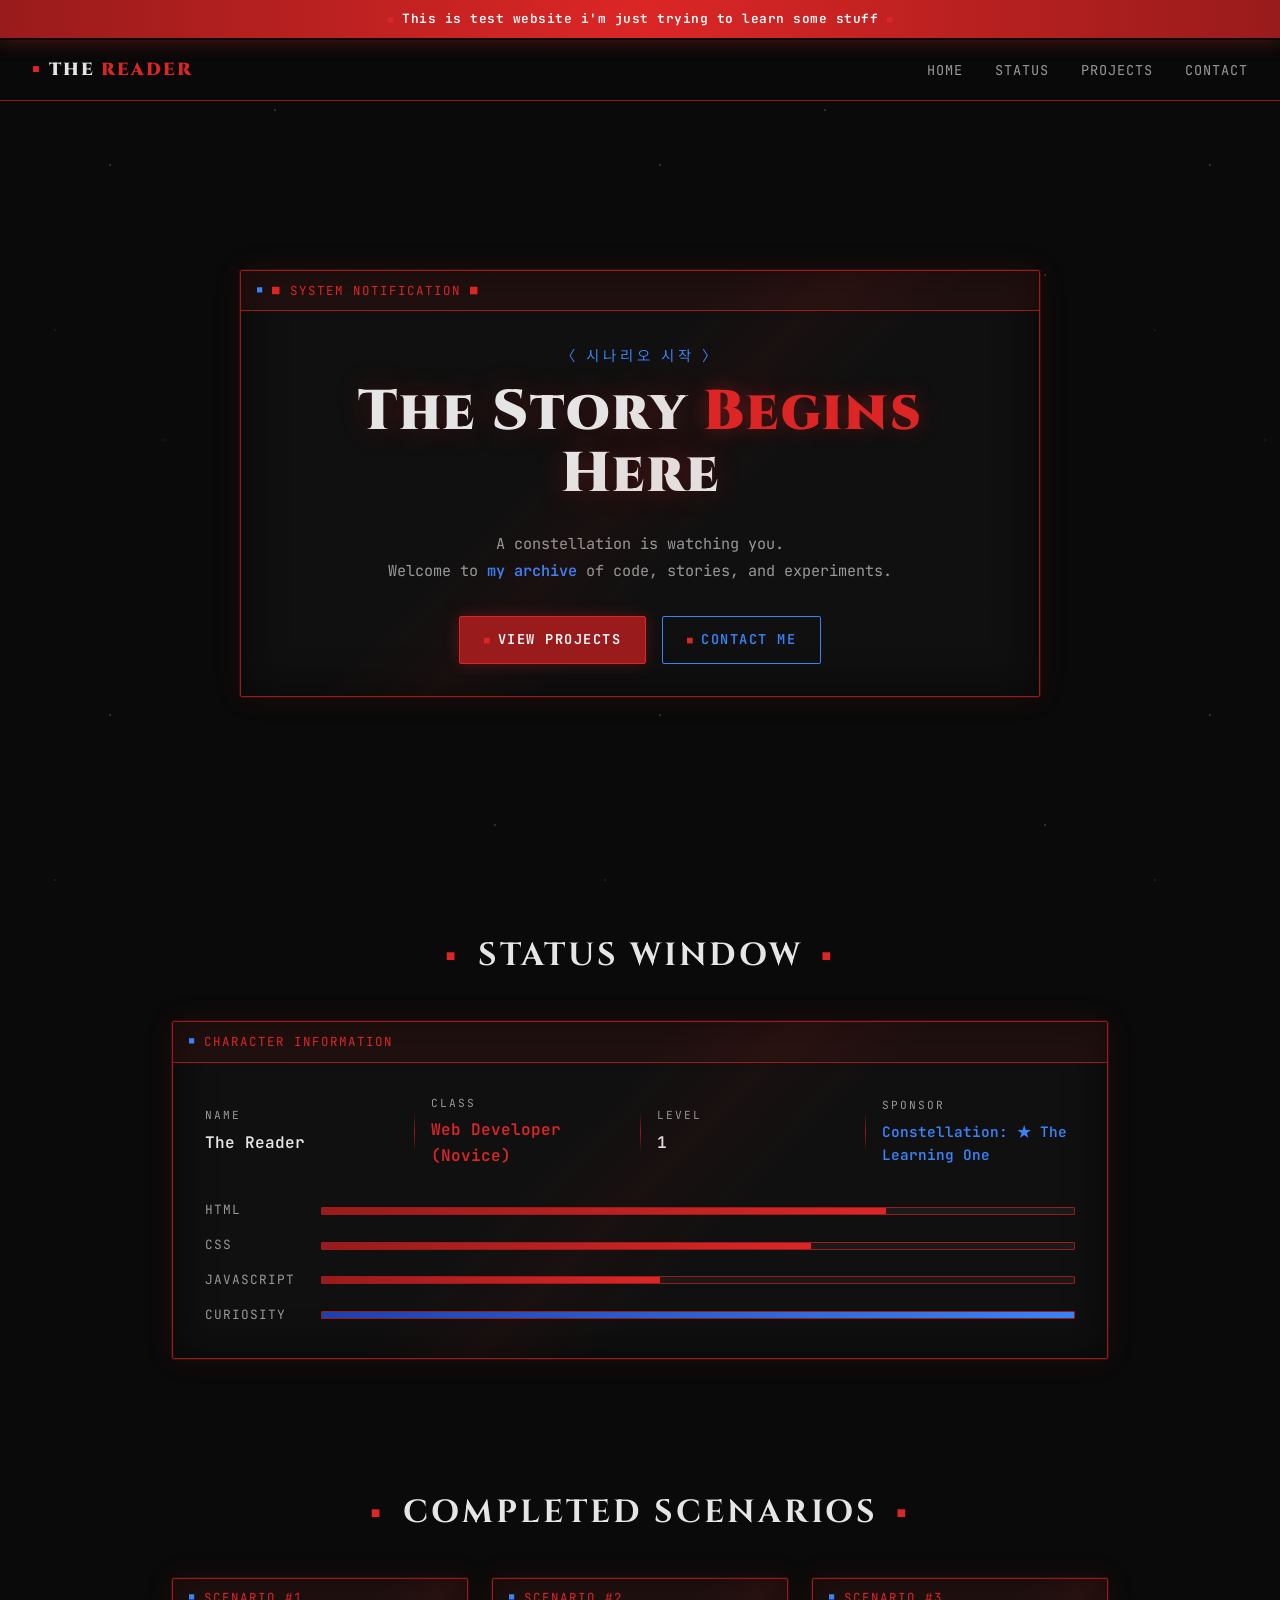
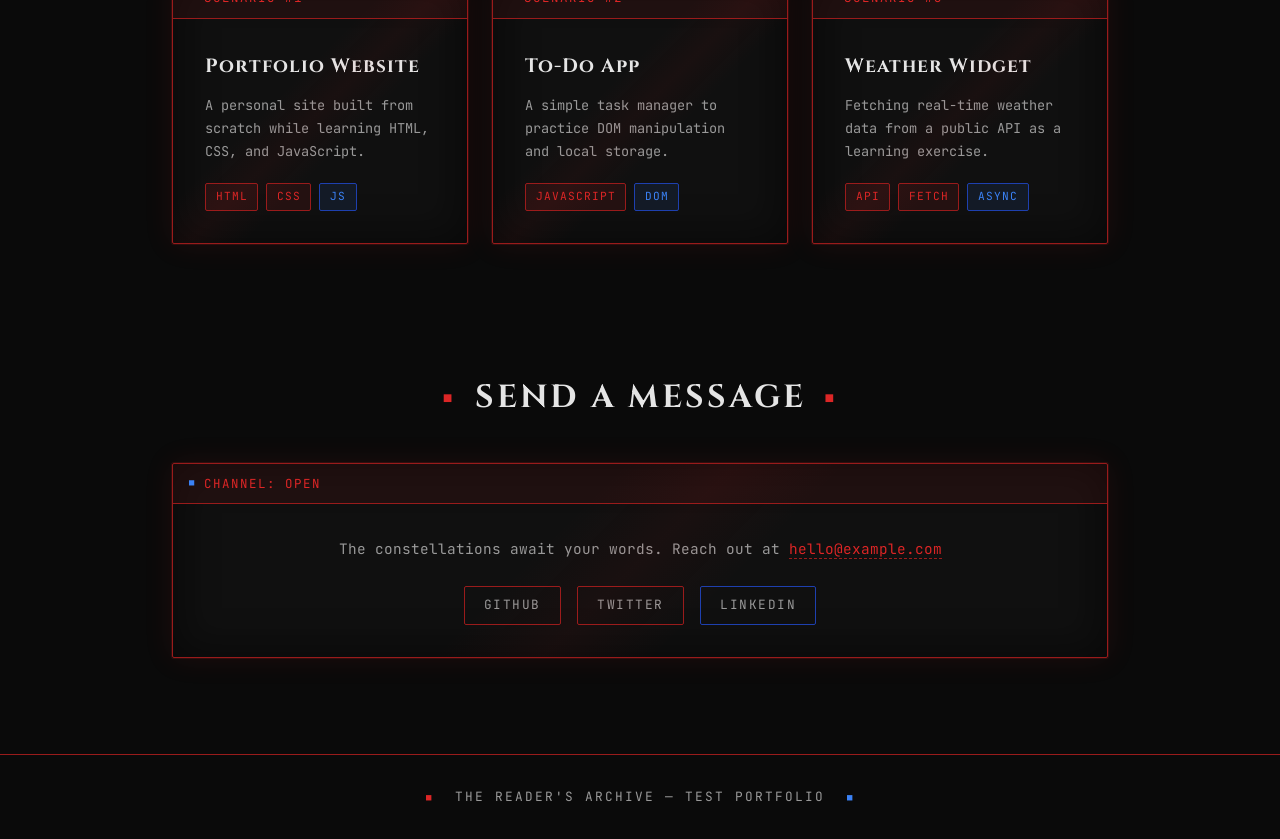
==== index.html @ 51676496 "Rename ORV.html to index.html" ====
<!DOCTYPE html>
<html lang="en">
<head>
  <meta charset="UTF-8" />
  <meta name="viewport" content="width=device-width, initial-scale=1.0" />
  <title>The Reader's Archive — Test Portfolio</title>
  <link rel="preconnect" href="https://fonts.googleapis.com">
  <link rel="preconnect" href="https://fonts.gstatic.com" crossorigin>
  <link href="https://fonts.googleapis.com/css2?family=Cinzel:wght@500;700;900&family=JetBrains+Mono:wght@400;600&family=Noto+Sans+KR:wght@400;700&display=swap" rel="stylesheet">
  <link rel="stylesheet" href="style.css" />
</head>
<body>

  <!-- Test Notice Banner -->
  <div class="test-banner">
    <span class="sq">■</span>
    This is test website i'm just trying to learn some stuff
    <span class="sq">■</span>
  </div>

  <!-- Starfield background -->
  <div class="stars" id="stars"></div>

  <!-- Navigation -->
  <nav class="nav">
    <div class="nav-logo">
      <span class="sq red">■</span>
      <span class="logo-text">THE <span class="red">READER</span></span>
    </div>
    <ul class="nav-links">
      <li><a href="#home">Home</a></li>
      <li><a href="#status">Status</a></li>
      <li><a href="#projects">Projects</a></li>
      <li><a href="#contact">Contact</a></li>
    </ul>
  </nav>

  <!-- Hero / System Window -->
  <section id="home" class="hero">
    <div class="system-window hero-window">
      <div class="window-header">
        <span class="sq blue">■</span>
        <span>■ System Notification ■</span>
      </div>
      <div class="window-body">
        <p class="korean">〈 시나리오 시작 〉</p>
        <h1 class="hero-title">
          The Story <span class="red">Begins</span> Here
        </h1>
        <p class="hero-sub">
          A constellation is watching you.<br/>
          Welcome to <span class="blue">my archive</span> of code, stories, and experiments.
        </p>
        <div class="hero-buttons">
          <a href="#projects" class="btn btn-red">
            <span class="sq">■</span> View Projects
          </a>
          <a href="#contact" class="btn btn-blue">
            <span class="sq">■</span> Contact Me
          </a>
        </div>
      </div>
    </div>
  </section>

  <!-- Status Window -->
  <section id="status" class="section">
    <h2 class="section-title">
      <span class="sq red">■</span> Status Window <span class="sq red">■</span>
    </h2>
    <div class="system-window status-window">
      <div class="window-header">
        <span class="sq blue">■</span>
        <span>Character Information</span>
      </div>
      <div class="window-body">
        <div class="status-grid">
          <div class="status-item">
            <span class="stat-label">Name</span>
            <span class="stat-value">The Reader</span>
          </div>
          <div class="stat-divider"></div>
          <div class="status-item">
            <span class="stat-label">Class</span>
            <span class="stat-value red">Web Developer (Novice)</span>
          </div>
          <div class="stat-divider"></div>
          <div class="status-item">
            <span class="stat-label">Level</span>
            <span class="stat-value">1</span>
          </div>
          <div class="stat-divider"></div>
          <div class="status-item">
            <span class="stat-label">Sponsor</span>
            <span class="stat-value blue">Constellation: ★ The Learning One</span>
          </div>
        </div>
        <div class="stats-bars">
          <div class="bar-row">
            <span>HTML</span>
            <div class="bar"><div class="bar-fill" style="width: 75%"></div></div>
          </div>
          <div class="bar-row">
            <span>CSS</span>
            <div class="bar"><div class="bar-fill" style="width: 65%"></div></div>
          </div>
          <div class="bar-row">
            <span>JavaScript</span>
            <div class="bar"><div class="bar-fill" style="width: 45%"></div></div>
          </div>
          <div class="bar-row">
            <span>Curiosity</span>
            <div class="bar"><div class="bar-fill blue-fill" style="width: 100%"></div></div>
          </div>
        </div>
      </div>
    </div>
  </section>

  <!-- Projects -->
  <section id="projects" class="section">
    <h2 class="section-title">
      <span class="sq red">■</span> Completed Scenarios <span class="sq red">■</span>
    </h2>
    <div class="project-grid">
      <article class="system-window project-card">
        <div class="window-header">
          <span class="sq blue">■</span>
          <span>Scenario #1</span>
        </div>
        <div class="window-body">
          <h3>Portfolio Website</h3>
          <p>A personal site built from scratch while learning HTML, CSS, and JavaScript.</p>
          <div class="tags">
            <span class="tag">HTML</span>
            <span class="tag">CSS</span>
            <span class="tag blue-tag">JS</span>
          </div>
        </div>
      </article>

      <article class="system-window project-card">
        <div class="window-header">
          <span class="sq blue">■</span>
          <span>Scenario #2</span>
        </div>
        <div class="window-body">
          <h3>To-Do App</h3>
          <p>A simple task manager to practice DOM manipulation and local storage.</p>
          <div class="tags">
            <span class="tag">JavaScript</span>
            <span class="tag blue-tag">DOM</span>
          </div>
        </div>
      </article>

      <article class="system-window project-card">
        <div class="window-header">
          <span class="sq blue">■</span>
          <span>Scenario #3</span>
        </div>
        <div class="window-body">
          <h3>Weather Widget</h3>
          <p>Fetching real-time weather data from a public API as a learning exercise.</p>
          <div class="tags">
            <span class="tag">API</span>
            <span class="tag">Fetch</span>
            <span class="tag blue-tag">Async</span>
          </div>
        </div>
      </article>
    </div>
  </section>

  <!-- Contact -->
  <section id="contact" class="section">
    <h2 class="section-title">
      <span class="sq red">■</span> Send a Message <span class="sq red">■</span>
    </h2>
    <div class="system-window contact-window">
      <div class="window-header">
        <span class="sq blue">■</span>
        <span>Channel: Open</span>
      </div>
      <div class="window-body">
        <p class="contact-text">
          The constellations await your words. Reach out at
          <a href="mailto:hello@example.com" class="red">hello@example.com</a>
        </p>
        <div class="social-links">
          <a href="#" class="social">GitHub</a>
          <a href="#" class="social">Twitter</a>
          <a href="#" class="social blue-text">LinkedIn</a>
        </div>
      </div>
    </div>
  </section>

  <footer class="footer">
    <span class="sq red">■</span>
    The Reader's Archive — Test Portfolio
    <span class="sq blue">■</span>
  </footer>

  <script src="script.js"></script>
</body>
</html>
---- style.css ----
/* ===== RESET & BASE ===== */
* {
  margin: 0;
  padding: 0;
  box-sizing: border-box;
}

:root {
  --black: #0a0a0a;
  --black-2: #111111;
  --black-3: #1a1a1a;
  --red: #dc2626;
  --red-dark: #991b1b;
  --red-glow: rgba(220, 38, 38, 0.4);
  --blue: #3b82f6;
  --blue-dark: #1e40af;
  --blue-glow: rgba(59, 130, 246, 0.4);
  --text: #e5e5e5;
  --text-dim: #999;
}

html { scroll-behavior: smooth; }

body {
  font-family: 'JetBrains Mono', 'Noto Sans KR', monospace;
  background: var(--black);
  color: var(--text);
  line-height: 1.6;
  overflow-x: hidden;
  position: relative;
}

/* ===== STARFIELD ===== */
.stars {
  position: fixed;
  inset: 0;
  z-index: 0;
  pointer-events: none;
  background:
    radial-gradient(1px 1px at 20% 30%, #fff, transparent),
    radial-gradient(1px 1px at 60% 70%, var(--blue), transparent),
    radial-gradient(1px 1px at 80% 10%, #fff, transparent),
    radial-gradient(1px 1px at 30% 80%, var(--red), transparent),
    radial-gradient(1px 1px at 90% 50%, #fff, transparent),
    radial-gradient(1px 1px at 10% 60%, var(--blue), transparent),
    radial-gradient(1px 1px at 50% 20%, #fff, transparent),
    radial-gradient(1px 1px at 70% 90%, var(--red), transparent);
  background-size: 550px 550px;
  opacity: 0.5;
  animation: twinkle 8s ease-in-out infinite;
}

@keyframes twinkle {
  0%, 100% { opacity: 0.3; }
  50% { opacity: 0.7; }
}

/* ===== TEST BANNER ===== */
.test-banner {
  position: sticky;
  top: 0;
  z-index: 100;
  background: linear-gradient(90deg, var(--red-dark), var(--red), var(--red-dark));
  color: #fff;
  text-align: center;
  padding: 0.55rem 1rem;
  font-size: 0.8rem;
  font-weight: 600;
  letter-spacing: 0.5px;
  border-bottom: 2px solid var(--black);
  box-shadow: 0 0 20px var(--red-glow);
  animation: bannerPulse 3s ease-in-out infinite;
}

@keyframes bannerPulse {
  0%, 100% { box-shadow: 0 0 20px var(--red-glow); }
  50% { box-shadow: 0 0 35px var(--red); }
}

/* ===== NAV ===== */
.nav {
  position: sticky;
  top: 33px;
  z-index: 90;
  display: flex;
  justify-content: space-between;
  align-items: center;
  padding: 1rem 2rem;
  background: rgba(10, 10, 10, 0.85);
  backdrop-filter: blur(10px);
  border-bottom: 1px solid var(--red-dark);
}

.nav-logo {
  display: flex;
  align-items: center;
  gap: 0.5rem;
  font-family: 'Cinzel', serif;
  font-weight: 900;
  font-size: 1.1rem;
  letter-spacing: 2px;
}

.logo-text .red { color: var(--red); }

.nav-links {
  display: flex;
  gap: 2rem;
  list-style: none;
}

.nav-links a {
  color: var(--text-dim);
  text-decoration: none;
  font-size: 0.85rem;
  text-transform: uppercase;
  letter-spacing: 1px;
  transition: color 0.3s;
  position: relative;
}

.nav-links a:hover {
  color: var(--red);
}

.nav-links a::after {
  content: '';
  position: absolute;
  bottom: -4px;
  left: 0;
  width: 0;
  height: 1px;
  background: var(--red);
  transition: width 0.3s;
}

.nav-links a:hover::after { width: 100%; }

/* ===== SYSTEM WINDOW (core ORV element) ===== */
.system-window {
  background: rgba(17, 17, 17, 0.9);
  border: 1px solid var(--red-dark);
  border-radius: 2px;
  position: relative;
  box-shadow:
    0 0 0 1px rgba(220, 38, 38, 0.15),
    0 0 30px rgba(220, 38, 38, 0.1),
    inset 0 0 40px rgba(0, 0, 0, 0.5);
  overflow: hidden;
}

.system-window::before {
  content: '';
  position: absolute;
  inset: 0;
  background: linear-gradient(135deg, transparent 40%, rgba(220, 38, 38, 0.05) 50%, transparent 60%);
  pointer-events: none;
}

.window-header {
  display: flex;
  align-items: center;
  gap: 0.5rem;
  padding: 0.6rem 1rem;
  background: rgba(220, 38, 38, 0.08);
  border-bottom: 1px solid var(--red-dark);
  font-size: 0.78rem;
  text-transform: uppercase;
  letter-spacing: 2px;
  color: var(--red);
}

.window-body {
  padding: 2rem;
}

/* ===== SQUARES (■) ===== */
.sq {
  color: var(--red);
  font-size: 0.7em;
  display: inline-block;
  animation: sqBlink 2s ease-in-out infinite;
}

.sq.red { color: var(--red); }
.sq.blue {
  color: var(--blue);
  animation-delay: 1s;
}

@keyframes sqBlink {
  0%, 100% { opacity: 1; }
  50% { opacity: 0.3; }
}

/* ===== HERO ===== */
.hero {
  min-height: 85vh;
  display: flex;
  align-items: center;
  justify-content: center;
  padding: 4rem 2rem;
  position: relative;
  z-index: 1;
}

.hero-window {
  max-width: 800px;
  width: 100%;
  animation: windowIn 1s ease-out;
}

@keyframes windowIn {
  from {
    opacity: 0;
    transform: translateY(30px) scale(0.98);
  }
  to {
    opacity: 1;
    transform: translateY(0) scale(1);
  }
}

.korean {
  color: var(--blue);
  font-family: 'Noto Sans KR', sans-serif;
  font-size: 0.9rem;
  letter-spacing: 4px;
  margin-bottom: 1rem;
  text-align: center;
}

.hero-title {
  font-family: 'Cinzel', serif;
  font-size: clamp(2rem, 5vw, 3.5rem);
  font-weight: 900;
  text-align: center;
  margin-bottom: 1.5rem;
  letter-spacing: 2px;
  line-height: 1.1;
  text-shadow: 0 0 30px rgba(220, 38, 38, 0.3);
}

.hero-title .red {
  color: var(--red);
  text-shadow: 0 0 20px var(--red-glow);
}

.hero-sub {
  text-align: center;
  color: var(--text-dim);
  font-size: 0.95rem;
  margin-bottom: 2rem;
  line-height: 1.8;
}

.hero-sub .blue {
  color: var(--blue);
  font-weight: 600;
}

.hero-buttons {
  display: flex;
  gap: 1rem;
  justify-content: center;
  flex-wrap: wrap;
}

/* ===== BUTTONS ===== */
.btn {
  display: inline-flex;
  align-items: center;
  gap: 0.4rem;
  padding: 0.75rem 1.5rem;
  text-decoration: none;
  font-family: 'JetBrains Mono', monospace;
  font-size: 0.85rem;
  text-transform: uppercase;
  letter-spacing: 1.5px;
  border-radius: 2px;
  transition: all 0.3s;
  font-weight: 600;
  position: relative;
}

.btn-red {
  background: var(--red-dark);
  color: #fff;
  border: 1px solid var(--red);
  box-shadow: 0 0 15px rgba(220, 38, 38, 0.3);
}

.btn-red:hover {
  background: var(--red);
  box-shadow: 0 0 25px var(--red-glow);
  transform: translateY(-2px);
}

.btn-blue {
  background: transparent;
  color: var(--blue);
  border: 1px solid var(--blue);
}

.btn-blue:hover {
  background: rgba(59, 130, 246, 0.1);
  box-shadow: 0 0 20px var(--blue-glow);
  transform: translateY(-2px);
}

/* ===== SECTIONS ===== */
.section {
  max-width: 1000px;
  margin: 0 auto;
  padding: 4rem 2rem;
  position: relative;
  z-index: 1;
}

.section-title {
  font-family: 'Cinzel', serif;
  font-size: clamp(1.4rem, 3vw, 2rem);
  text-align: center;
  margin-bottom: 2.5rem;
  letter-spacing: 3px;
  text-transform: uppercase;
  color: var(--text);
}

.section-title .sq {
  font-size: 0.5em;
  vertical-align: middle;
  margin: 0 0.5rem;
}

/* ===== STATUS WINDOW ===== */
.status-window .window-body { padding: 2rem; }

.status-grid {
  display: grid;
  grid-template-columns: 1fr auto 1fr auto 1fr auto 1fr;
  gap: 1rem;
  align-items: center;
  margin-bottom: 2rem;
}

.status-item {
  display: flex;
  flex-direction: column;
  gap: 0.3rem;
}

.stat-label {
  font-size: 0.7rem;
  color: var(--text-dim);
  text-transform: uppercase;
  letter-spacing: 2px;
}

.stat-value {
  font-size: 1rem;
  font-weight: 600;
  color: var(--text);
}

.stat-value.red { color: var(--red); }
.stat-value.blue { color: var(--blue); font-size: 0.9rem; }

.stat-divider {
  width: 1px;
  height: 40px;
  background: linear-gradient(to bottom, transparent, var(--red-dark), transparent);
}

.stats-bars {
  display: flex;
  flex-direction: column;
  gap: 0.9rem;
}

.bar-row {
  display: grid;
  grid-template-columns: 100px 1fr;
  align-items: center;
  gap: 1rem;
  font-size: 0.8rem;
  text-transform: uppercase;
  letter-spacing: 1px;
  color: var(--text-dim);
}

.bar {
  height: 8px;
  background: var(--black-3);
  border: 1px solid var(--red-dark);
  border-radius: 1px;
  overflow: hidden;
  position: relative;
}

.bar-fill {
  height: 100%;
  background: linear-gradient(90deg, var(--red-dark), var(--red));
  box-shadow: 0 0 10px var(--red-glow);
  transition: width 1.5s ease-out;
}

.blue-fill {
  background: linear-gradient(90deg, var(--blue-dark), var(--blue));
  box-shadow: 0 0 10px var(--blue-glow);
}

/* ===== PROJECTS ===== */
.project-grid {
  display: grid;
  grid-template-columns: repeat(auto-fit, minmax(280px, 1fr));
  gap: 1.5rem;
}

.project-card {
  transition: transform 0.3s, box-shadow 0.3s;
}

.project-card:hover {
  transform: translateY(-5px);
  box-shadow:
    0 0 0 1px rgba(220, 38, 38, 0.3),
    0 0 40px rgba(220, 38, 38, 0.25),
    inset 0 0 40px rgba(0, 0, 0, 0.5);
}

.project-card h3 {
  font-family: 'Cinzel', serif;
  font-size: 1.2rem;
  margin-bottom: 0.75rem;
  color: var(--text);
  letter-spacing: 1px;
}

.project-card p {
  color: var(--text-dim);
  font-size: 0.85rem;
  margin-bottom: 1.25rem;
  line-height: 1.7;
}

.tags {
  display: flex;
  gap: 0.5rem;
  flex-wrap: wrap;
}

.tag {
  font-size: 0.7rem;
  padding: 0.25rem 0.6rem;
  background: rgba(220, 38, 38, 0.1);
  color: var(--red);
  border: 1px solid var(--red-dark);
  border-radius: 2px;
  text-transform: uppercase;
  letter-spacing: 1px;
}

.blue-tag {
  background: rgba(59, 130, 246, 0.1);
  color: var(--blue);
  border-color: var(--blue-dark);
}

/* ===== CONTACT ===== */
.contact-window .window-body { text-align: center; }

.contact-text {
  color: var(--text-dim);
  font-size: 0.9rem;
  margin-bottom: 1.5rem;
  line-height: 1.8;
}

.contact-text a {
  color: var(--red);
  text-decoration: none;
  border-bottom: 1px dashed var(--red-dark);
  transition: all 0.3s;
}

.contact-text a:hover {
  border-bottom-style: solid;
  text-shadow: 0 0 10px var(--red-glow);
}

.social-links {
  display: flex;
  gap: 1rem;
  justify-content: center;
  flex-wrap: wrap;
}

.social {
  padding: 0.5rem 1.2rem;
  border: 1px solid var(--red-dark);
  color: var(--text-dim);
  text-decoration: none;
  font-size: 0.8rem;
  text-transform: uppercase;
  letter-spacing: 1.5px;
  transition: all 0.3s;
  border-radius: 2px;
}

.social:hover {
  border-color: var(--red);
  color: var(--red);
  box-shadow: 0 0 15px rgba(220, 38, 38, 0.2);
}

.social.blue-text {
  border-color: var(--blue-dark);
}

.social.blue-text:hover {
  border-color: var(--blue);
  color: var(--blue);
  box-shadow: 0 0 15px rgba(59, 130, 246, 0.2);
}

/* ===== FOOTER ===== */
.footer {
  text-align: center;
  padding: 2rem;
  color: var(--text-dim);
  font-size: 0.8rem;
  letter-spacing: 2px;
  text-transform: uppercase;
  border-top: 1px solid var(--red-dark);
  position: relative;
  z-index: 1;
  margin-top: 2rem;
}

.footer .sq { margin: 0 0.75rem; }

/* ===== RESPONSIVE ===== */
@media (max-width: 768px) {
  .nav {
    flex-direction: column;
    gap: 0.75rem;
    padding: 1rem;
  }

  .nav-links {
    gap: 1rem;
    font-size: 0.75rem;
  }

  .status-grid {
    grid-template-columns: 1fr 1fr;
    gap: 1.25rem;
  }

  .stat-divider { display: none; }

  .window-body { padding: 1.5rem; }

  .hero { padding: 3rem 1rem; }
  .section { padding: 3rem 1rem; }
}
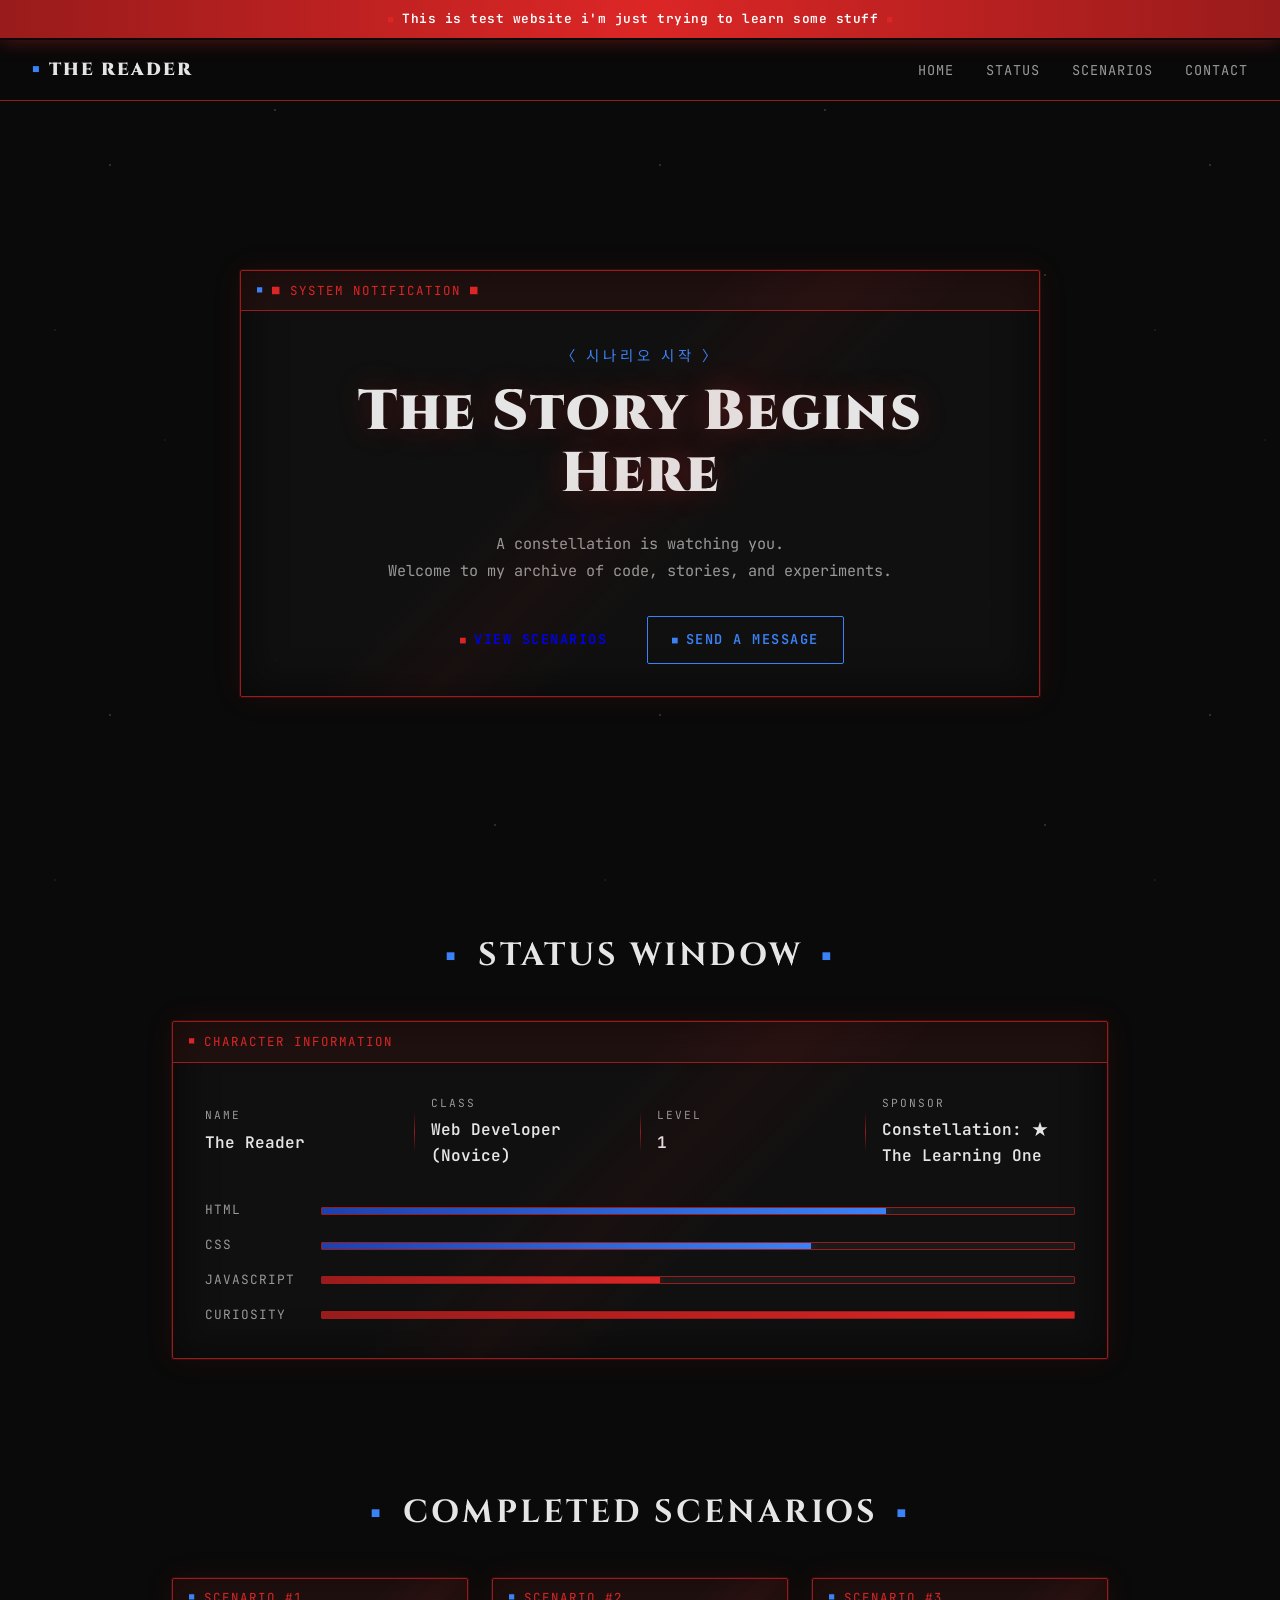
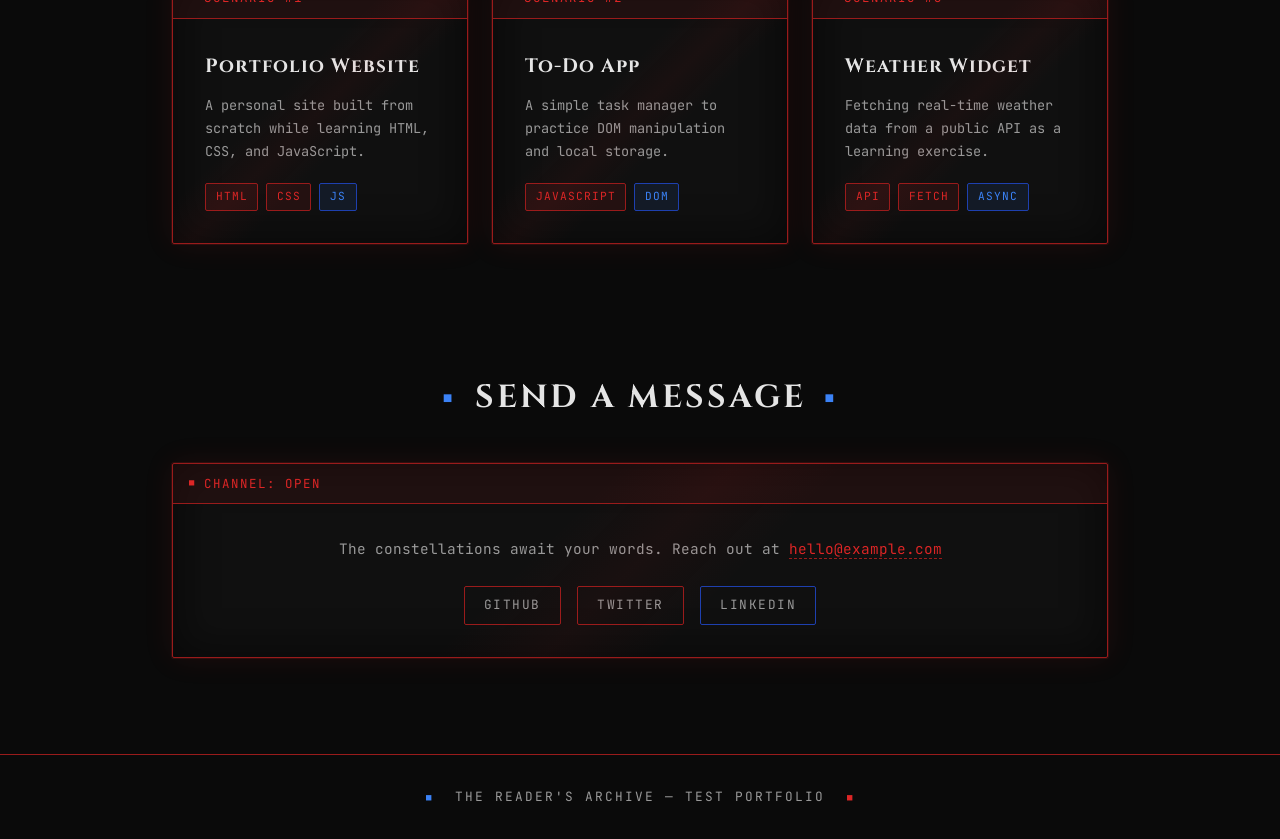
==== commit 8dc24f2b: "Modify styles and labels in index.html Updated various elements in index.html to change colors and l" ====
--- a/index.html
+++ b/index.html
@@ -13,9 +13,9 @@
 
   <!-- Test Notice Banner -->
   <div class="test-banner">
-    <span class="sq">■</span>
+    <span class="sq gold">■</span>
     This is test website i'm just trying to learn some stuff
-    <span class="sq">■</span>
+    <span class="sq gold">■</span>
   </div>
 
   <!-- Starfield background -->
@@ -24,13 +24,13 @@
   <!-- Navigation -->
   <nav class="nav">
     <div class="nav-logo">
-      <span class="sq red">■</span>
-      <span class="logo-text">THE <span class="red">READER</span></span>
+      <span class="sq blue">■</span>
+      <span class="logo-text">THE <span class="crimson">READER</span></span>
     </div>
     <ul class="nav-links">
       <li><a href="#home">Home</a></li>
       <li><a href="#status">Status</a></li>
-      <li><a href="#projects">Projects</a></li>
+      <li><a href="#projects">Scenarios</a></li>
       <li><a href="#contact">Contact</a></li>
     </ul>
   </nav>
@@ -45,18 +45,18 @@
       <div class="window-body">
         <p class="korean">〈 시나리오 시작 〉</p>
         <h1 class="hero-title">
-          The Story <span class="red">Begins</span> Here
+          The Story <span class="crimson">Begins</span> Here
         </h1>
         <p class="hero-sub">
           A constellation is watching you.<br/>
-          Welcome to <span class="blue">my archive</span> of code, stories, and experiments.
+          Welcome to <span class="blue-text">my archive</span> of code, stories, and experiments.
         </p>
         <div class="hero-buttons">
-          <a href="#projects" class="btn btn-red">
-            <span class="sq">■</span> View Projects
+          <a href="#projects" class="btn btn-crimson">
+            <span class="sq">■</span> View Scenarios
           </a>
           <a href="#contact" class="btn btn-blue">
-            <span class="sq">■</span> Contact Me
+            <span class="sq blue">■</span> Send a Message
           </a>
         </div>
       </div>
@@ -66,11 +66,11 @@
   <!-- Status Window -->
   <section id="status" class="section">
     <h2 class="section-title">
-      <span class="sq red">■</span> Status Window <span class="sq red">■</span>
+      <span class="sq blue">■</span> Status Window <span class="sq blue">■</span>
     </h2>
     <div class="system-window status-window">
       <div class="window-header">
-        <span class="sq blue">■</span>
+        <span class="sq gold">■</span>
         <span>Character Information</span>
       </div>
       <div class="window-body">
@@ -82,7 +82,7 @@
           <div class="stat-divider"></div>
           <div class="status-item">
             <span class="stat-label">Class</span>
-            <span class="stat-value red">Web Developer (Novice)</span>
+            <span class="stat-value crimson-text">Web Developer (Novice)</span>
           </div>
           <div class="stat-divider"></div>
           <div class="status-item">
@@ -92,25 +92,25 @@
           <div class="stat-divider"></div>
           <div class="status-item">
             <span class="stat-label">Sponsor</span>
-            <span class="stat-value blue">Constellation: ★ The Learning One</span>
+            <span class="stat-value gold-text">Constellation: ★ The Learning One</span>
           </div>
         </div>
         <div class="stats-bars">
           <div class="bar-row">
             <span>HTML</span>
-            <div class="bar"><div class="bar-fill" style="width: 75%"></div></div>
+            <div class="bar"><div class="bar-fill blue-fill" style="width: 75%"></div></div>
           </div>
           <div class="bar-row">
             <span>CSS</span>
-            <div class="bar"><div class="bar-fill" style="width: 65%"></div></div>
+            <div class="bar"><div class="bar-fill blue-fill" style="width: 65%"></div></div>
           </div>
           <div class="bar-row">
             <span>JavaScript</span>
-            <div class="bar"><div class="bar-fill" style="width: 45%"></div></div>
+            <div class="bar"><div class="bar-fill crimson-fill" style="width: 45%"></div></div>
           </div>
           <div class="bar-row">
             <span>Curiosity</span>
-            <div class="bar"><div class="bar-fill blue-fill" style="width: 100%"></div></div>
+            <div class="bar"><div class="bar-fill gold-fill" style="width: 100%"></div></div>
           </div>
         </div>
       </div>
@@ -120,7 +120,7 @@
   <!-- Projects -->
   <section id="projects" class="section">
     <h2 class="section-title">
-      <span class="sq red">■</span> Completed Scenarios <span class="sq red">■</span>
+      <span class="sq blue">■</span> Completed Scenarios <span class="sq blue">■</span>
     </h2>
     <div class="project-grid">
       <article class="system-window project-card">
@@ -175,17 +175,17 @@
   <!-- Contact -->
   <section id="contact" class="section">
     <h2 class="section-title">
-      <span class="sq red">■</span> Send a Message <span class="sq red">■</span>
+      <span class="sq blue">■</span> Send a Message <span class="sq blue">■</span>
     </h2>
     <div class="system-window contact-window">
       <div class="window-header">
-        <span class="sq blue">■</span>
+        <span class="sq gold">■</span>
         <span>Channel: Open</span>
       </div>
       <div class="window-body">
         <p class="contact-text">
           The constellations await your words. Reach out at
-          <a href="mailto:hello@example.com" class="red">hello@example.com</a>
+          <a href="mailto:hello@example.com" class="crimson-text">hello@example.com</a>
         </p>
         <div class="social-links">
           <a href="#" class="social">GitHub</a>
@@ -197,9 +197,9 @@
   </section>
 
   <footer class="footer">
-    <span class="sq red">■</span>
+    <span class="sq blue">■</span>
     The Reader's Archive — Test Portfolio
-    <span class="sq blue">■</span>
+    <span class="sq gold">■</span>
   </footer>
 
   <script src="script.js"></script>
